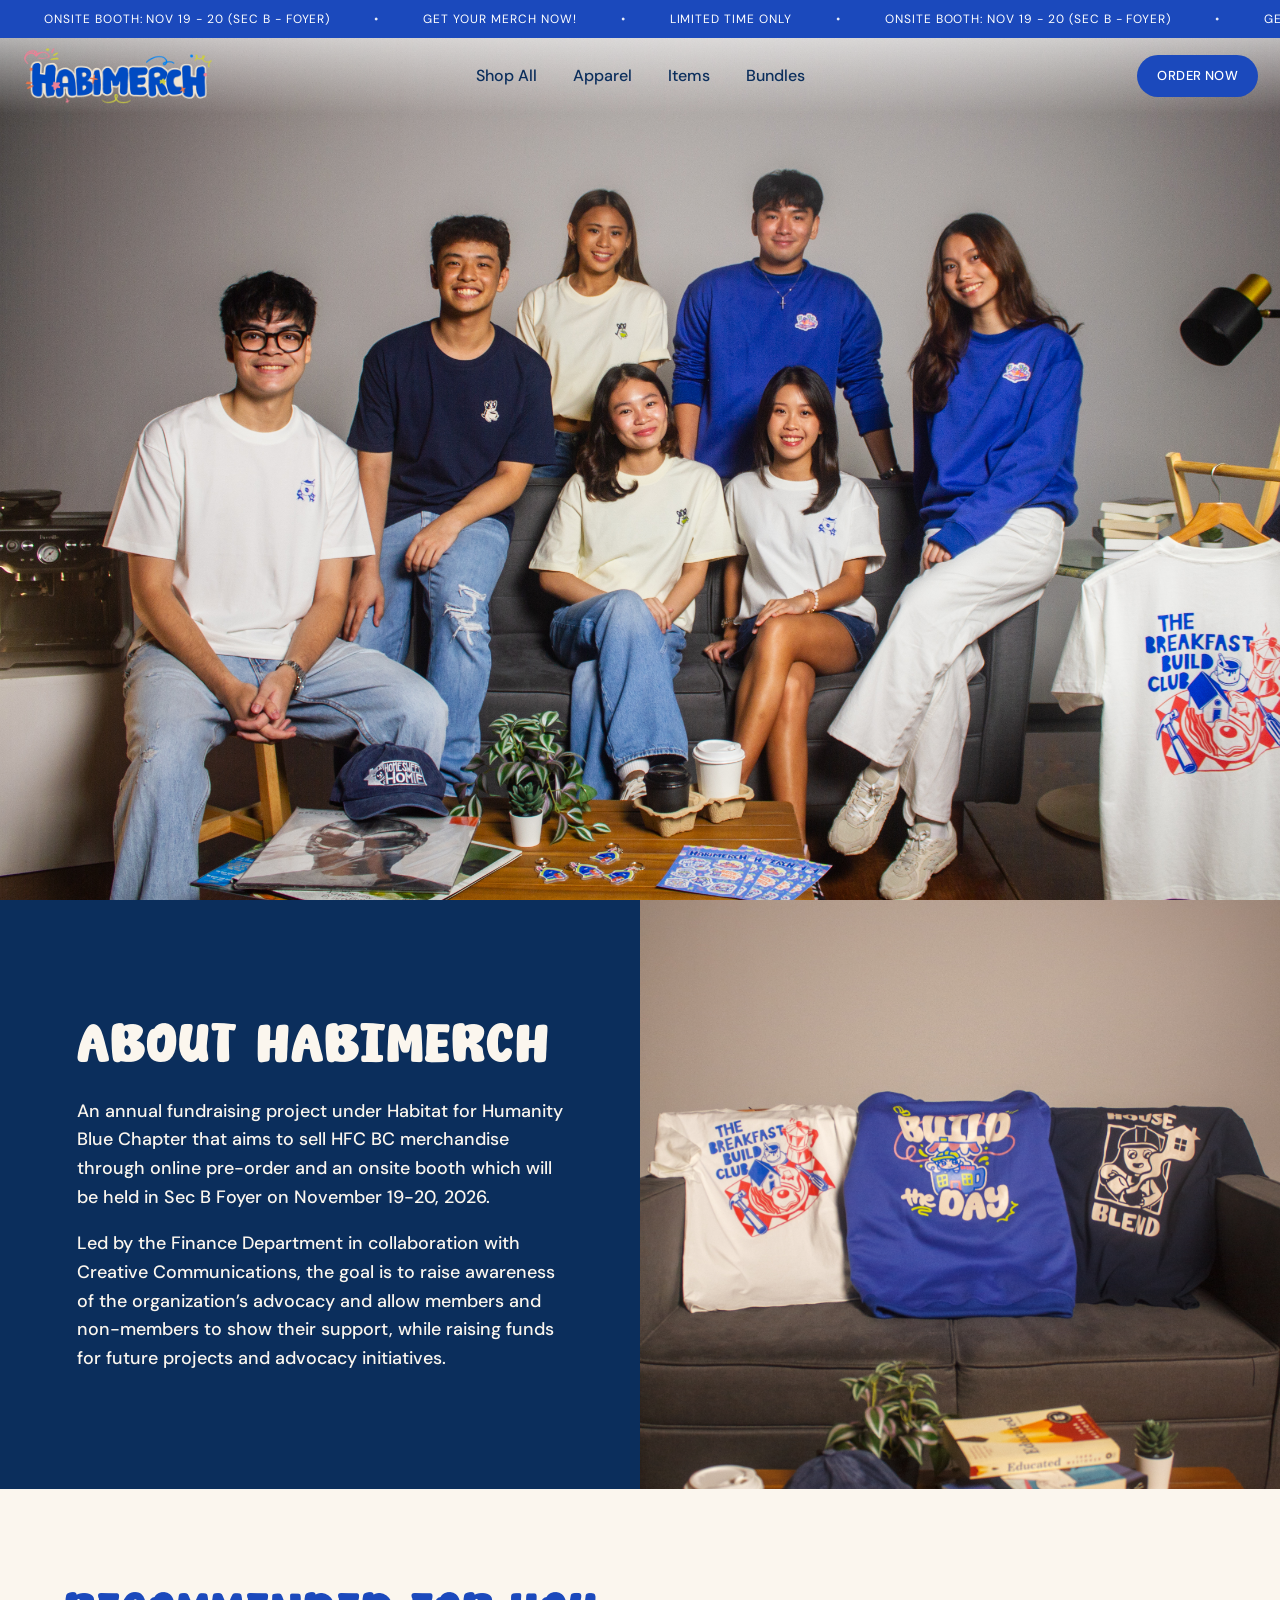
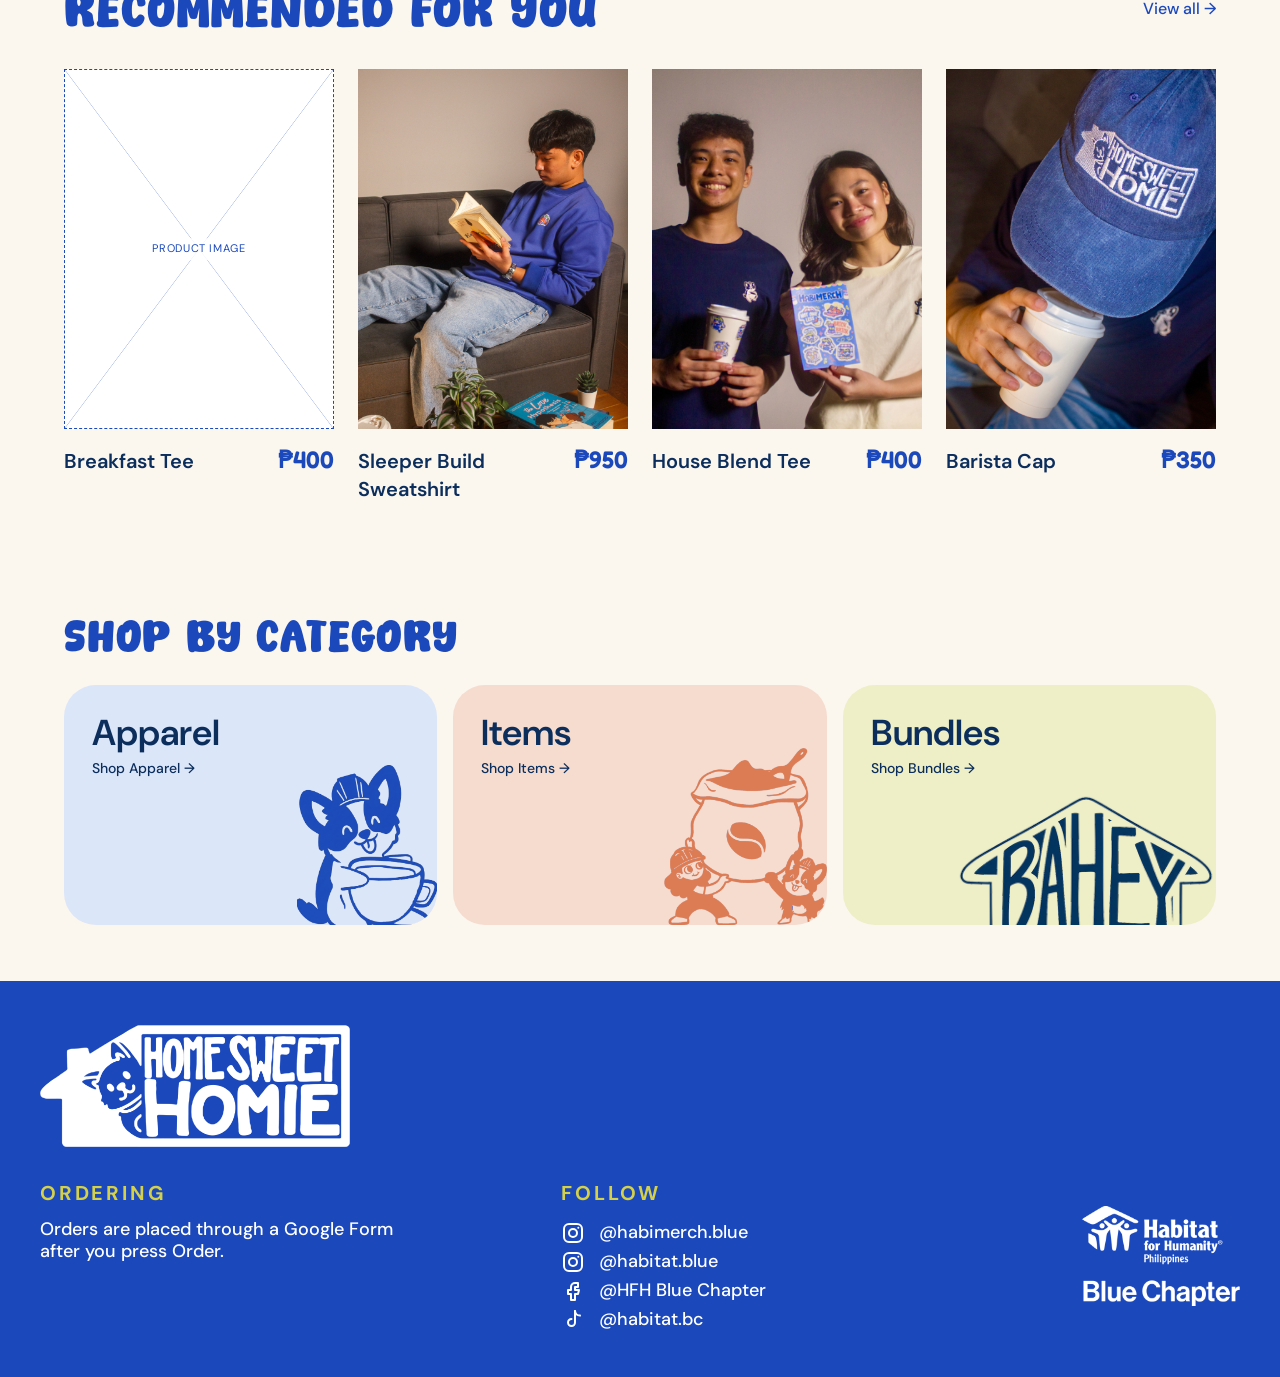
==== index.html @ 5e797e8f "first commit" ====
<!DOCTYPE html>
<html lang="en">
<head>
  <meta charset="utf-8">
  <meta name="viewport" content="width=device-width, initial-scale=1">
  <title>Habimerch</title>
  <link rel="preconnect" href="https://fonts.googleapis.com">
  <link rel="preconnect" href="https://fonts.gstatic.com" crossorigin>
  <link href="https://fonts.googleapis.com/css2?family=DM+Sans:wght@400;500;600;700;800&family=Fredoka:wght@500;600&family=Lilita+One&display=swap" rel="stylesheet">
  <link rel="stylesheet" href="css/style.css">
</head>
<body data-page="home">
  <div id="site-top"></div>
  <main id="main"></main>
  <div id="site-bottom"></div>
  <script src="js/config.js"></script>
  <script src="js/products.js"></script>
  <script src="js/main.js"></script>
</body>
</html>
---- css/style.css ----
/* Brand heading font (file lives in assets/fonts/) */
@font-face {
  font-family: "Butflow";
  src: url("../assets/fonts/Butflow.otf") format("opentype");
  font-weight: 400;
  font-style: normal;
  font-display: swap;
}

/* ==========================================================
   HABIMERCH STYLES
   Colors and fonts are set once in :root – change them there.
   ========================================================== */
:root {
  --blue: #1B49BC;
  --navy: #0B2E5C;
  --cream: #FBF6EE;
  --orange: #D9784F;
  --lime: #C9C94F;
  --label-yellow: #D4D04A;
  --line: #b9c6ec;

  --font-body: "DM Sans", system-ui, sans-serif;
  --font-display: "Butflow", "Lilita One", "DM Sans", sans-serif;
  --font-price: "Fredoka", "DM Sans", sans-serif;

  --ann-h: 38px;
  --pad: 32px;
}
body.page-home, body.page-product { --pad: 64px; }

* { box-sizing: border-box; margin: 0; padding: 0; }
html { scroll-behavior: auto; }
body { background: var(--cream); color: var(--navy); font-family: var(--font-body); line-height: 1.4; -webkit-font-smoothing: antialiased; }
a { color: inherit; text-decoration: none; }
img { display: block; max-width: 100%; }
button { font: inherit; color: inherit; background: none; border: 0; cursor: pointer; }

.wrap { max-width: 1440px; margin: 0 auto; padding: 0 var(--pad); }
.display { font-family: var(--font-display); font-weight: 400; color: var(--blue); text-transform: uppercase; letter-spacing: .02em; font-size: 44px; line-height: 1.1; }

/* ---------- announcement bar ---------- */
.announce { background: var(--blue); color: #fff; height: var(--ann-h); overflow: hidden; display: flex; align-items: center; font-size: 12px; letter-spacing: .08em; text-transform: uppercase; }
.announce__track { display: flex; width: max-content; white-space: nowrap; animation: marquee 50s linear infinite; }
.announce__track span { padding: 0 44px; }
.announce__track i { font-style: normal; opacity: .9; }
@keyframes marquee { to { transform: translateX(-50%); } }

/* ---------- header ---------- */
.site-header { position: relative; z-index: 20; height: 76px; display: flex; align-items: center; justify-content: space-between; padding: 0 22px 0 24px; }
/* Home page only: header floats over the hero, hides on scroll down, returns on scroll up (see main.js) */
.page-home .site-header { position: fixed; top: var(--ann-h); left: 0; right: 0; background: linear-gradient(rgba(255,255,255,.6), rgba(255,255,255,0)); transition: transform .3s ease, background-color .3s ease, box-shadow .3s ease; }
.page-home .site-header.is-stuck { background: var(--cream); box-shadow: 0 2px 14px rgba(11,46,92,.12); }
.page-home .site-header.is-hidden { transform: translateY(-110%); box-shadow: none; }
.logo { height: 56px; width: auto; }
.nav { position: absolute; left: 50%; transform: translateX(-50%); display: flex; gap: 36px; }
.nav a { font-size: 16px; font-weight: 500; color: var(--navy); }
.nav a.is-active { font-weight: 700; text-decoration: underline; text-underline-offset: 5px; }
.nav a:hover { text-decoration: underline; text-underline-offset: 5px; }
.btn-pill { background: var(--blue); color: #fff !important; border-radius: 999px; padding: 12px 20px; font-size: 13px; letter-spacing: .03em; text-transform: uppercase; font-weight: 500; text-decoration: none !important; transition: transform .15s; }
.btn-pill:hover { transform: translateY(-1px); }
.nav__order { display: none; }
.burger { display: none; width: 40px; height: 40px; flex-direction: column; justify-content: center; gap: 6px; padding: 8px; }
.burger span { display: block; height: 3px; background: var(--navy); border-radius: 2px; }

/* brand image fallback box */
.ph { display: inline-flex; align-items: center; justify-content: center; border: 1.5px dashed var(--blue); color: var(--blue); font-size: 11px; text-align: center; padding: 4px 8px; background: rgba(255,255,255,.5); }
.logo.ph { height: 48px; min-width: 150px; }

/* ---------- hero ---------- */
.hero { position: relative; height: calc(100vh - var(--ann-h)); min-height: 480px; background: #cfdcf3; overflow: hidden; }
.hero__video { width: 100%; height: 100%; object-fit: cover; display: block; }
.hero__label { display: none; }
.hero.is-empty .hero__label { display: flex; position: absolute; inset: 0; align-items: center; justify-content: center; color: var(--blue); font-size: 14px; letter-spacing: .08em; text-transform: uppercase; }

/* ---------- recommended ---------- */
/* ---------- about (home): full-width band, video left / text right ---------- */
.about { display: grid; grid-template-columns: 1fr 1fr; min-height: clamp(440px, 46vw, 680px); background: var(--navy); color: var(--cream); }
.about__media { position: relative; background: #fff; overflow: hidden; min-height: 320px; }
.about__media img { position: absolute; inset: 0; width: 100%; height: 100%; object-fit: cover; opacity: 0; transition: opacity 1.2s ease; }
.about__media img.is-on { opacity: 1; }
.about__media.is-empty {
  background:
    linear-gradient(to top right, transparent calc(50% - .6px), #c9c9c9, transparent calc(50% + .6px)),
    linear-gradient(to bottom right, transparent calc(50% - .6px), #c9c9c9, transparent calc(50% + .6px)),
    #fff;
}
.about__media .ph-label { color: #222; }
.about__text { display: flex; align-items: center; padding: clamp(40px, 6vw, 96px) clamp(24px, 6vw, 112px); }
.about__media { order: 2; }
.about__inner { max-width: 540px; }
.about__title { font-family: var(--font-display); font-weight: 400; font-size: clamp(34px, 3.8vw, 52px); line-height: 1.08; letter-spacing: .02em; text-transform: uppercase; color: var(--cream); margin-bottom: 28px; }
.about__text p { font-size: clamp(17px, 1.4vw, 20px); line-height: 1.6; font-weight: 500; color: var(--cream); margin-bottom: 18px; }
.about__text p:last-child { margin-bottom: 0; }

.recommended { margin-top: 56px; }
.about + .recommended { margin-top: 96px; }
.recommended__head { display: flex; justify-content: space-between; align-items: center; margin-bottom: 36px; }
.viewall { color: var(--blue); font-size: 16px; font-weight: 500; }
.viewall:hover { text-decoration: underline; }

/* ---------- listing pages ---------- */
.page-title { font-family: var(--font-display); font-size: 40px; font-weight: 400; color: var(--blue); letter-spacing: .01em; margin: 56px 0 28px; line-height: 1.1; }
.empty { padding: 40px 0; font-size: 18px; }
.empty a { color: var(--blue); }

/* ---------- product grid + cards ---------- */
.grid { display: grid; grid-template-columns: repeat(4, 1fr); gap: 24px 24px; }
.card { display: block; }
.card__media { position: relative; aspect-ratio: 3 / 4; background: #fff; overflow: hidden; } /* portrait: width / height. Try 2 / 3 for even taller */
.card__media.is-empty, .gallery__main.is-empty {
  border: 1.5px dashed var(--blue);
  background:
    linear-gradient(to top right, transparent calc(50% - .6px), var(--line), transparent calc(50% + .6px)),
    linear-gradient(to bottom right, transparent calc(50% - .6px), var(--line), transparent calc(50% + .6px)),
    #fff;
}
.ph-label { position: absolute; top: 50%; left: 50%; transform: translate(-50%, -50%); font-size: 11px; letter-spacing: .06em; text-transform: uppercase; color: var(--blue); background: rgba(255,255,255,.85); padding: 3px 8px; white-space: nowrap; }
.card__img { position: absolute; inset: 0; width: 100%; height: 100%; object-fit: cover; opacity: 0; transition: opacity .4s ease; }
.card__img.is-on { opacity: 1; }
.card:hover .card__name { text-decoration: underline; text-underline-offset: 4px; }

/* NEW / LIMITED tags – shown only when a product has "badge" set in products.js */
.badge { position: absolute; top: 12px; left: 12px; z-index: 3; font-size: 11px; font-weight: 700; letter-spacing: .08em; text-transform: uppercase; padding: 5px 11px; border-radius: 999px; }
.badge--new { background: var(--lime); color: #3d3d00; }
.badge--limited { background: var(--orange); color: #fff; }

.card__info { display: flex; justify-content: space-between; align-items: baseline; gap: 12px; padding-top: 14px; }
.card__name { font-size: 20px; font-weight: 600; color: var(--navy); }
.card__price { font-family: var(--font-price); font-weight: 600; font-size: 24px; color: var(--blue); white-space: nowrap; }

/* ---------- shop by category ---------- */
.cats { max-width: 1440px; margin: 96px auto 0; padding: 0 var(--pad) 56px; } /* same side padding as .wrap so edges line up */
.cats .display { font-size: 40px; margin-bottom: 28px; }
.cats__grid { display: grid; grid-template-columns: repeat(3, 1fr); gap: 16px; }
.cat { position: relative; height: 240px; border-radius: 32px; padding: 28px; overflow: hidden; display: block; transition: transform .2s; }
.cat:hover { transform: translateY(-3px); }
.cat--apparel { background: #DCE6F9; }
.cat--items { background: #F6DCCF; }
.cat--bundles { background: #EEEFC6; }
.cat h3 { font-size: 36px; font-weight: 600; color: var(--navy); line-height: 1.1; }
.cat span { display: block; margin-top: 6px; font-size: 14px; font-weight: 500; }
.cat__art { position: absolute; right: 0; bottom: 0; height: 74%; width: auto; max-width: 70%; object-fit: contain; object-position: right bottom; }
.cat--apparel .cat__art { height: 66.6%; } /* 0.9 × the default 74% */
.cat__art.ph { width: 45%; height: 60%; right: 16px; bottom: 16px; }
.page-home .cats { margin-top: 110px; }

/* ---------- footer ---------- */
.footer { background: var(--blue); color: #fff; margin-top: 0; }
.footer__inner { max-width: 1800px; margin: 0 auto; padding: 40px clamp(24px, 8vw, 120px); display: flex; justify-content: space-between; align-items: flex-start; gap: 24px; } /* space-between = equal space between the 4 blocks */
.footer__brand { align-self: center; }
.footer__logo { height: 122px; width: auto; }
.footer__logo.ph { height: 120px; width: 300px; color: #fff; border-color: #fff; background: transparent; }
.footer h3 { font-size: 20px; font-weight: 700; letter-spacing: .14em; text-transform: uppercase; color: var(--label-yellow); margin-bottom: 12px; }
.footer p { font-size: 18px; font-weight: 500; line-height: 1.2; max-width: 360px; }
.footer ul { list-style: none; display: grid; gap: 2px; }
.footer li a { display: flex; align-items: center; gap: 14px; font-size: 18px; font-weight: 500; line-height: 1.5; }
.footer li a:hover span { text-decoration: underline; }
/* HFH BC logo: own column on the right, vertically centered like the Home Sweet Homie logo */
.footer__hfh { align-self: center; }
.footer__hfhlogo { height: 100px; width: auto; transition: opacity .15s; }
.footer__hfh:hover .footer__hfhlogo { opacity: .8; }
.footer__hfhlogo.ph { height: 100px; width: 150px; color: #fff; border-color: #fff; background: transparent; }
.footer svg { width: 24px; height: 24px; flex: none; }

/* ---------- product page ---------- */
.crumbs { display: flex; gap: 10px; font-size: 13px; padding-top: 22px; margin-bottom: 20px; }
.crumbs a:hover { text-decoration: underline; }
.crumbs b { font-weight: 400; color: var(--blue); }
.pdp { display: grid; grid-template-columns: minmax(0, 744px) minmax(340px, 1fr); gap: clamp(28px, 4.5vw, 64px); align-items: start; } /* the image column shrinks first; the text column keeps at least 340px */
.gallery { display: flex; gap: 16px; align-items: flex-start; }
.gallery__thumbs { display: flex; flex-direction: column; gap: 12px; width: 88px; flex: none; }
.thumb { width: 88px; aspect-ratio: 4 / 5; background: #fff; border: 3px solid transparent; overflow: hidden; display: flex; align-items: center; justify-content: center; font-size: 12px; padding: 0; cursor: pointer; }
.thumb img { width: 100%; height: 100%; object-fit: cover; }
.thumb.is-on { border: 3px solid var(--blue); }
.thumb--ph { cursor: default; background: linear-gradient(to top right, transparent calc(50% - .6px), #ccc, transparent calc(50% + .6px)), linear-gradient(to bottom right, transparent calc(50% - .6px), #ccc, transparent calc(50% + .6px)), #fff; }
.gallery__main { position: relative; flex: 1; aspect-ratio: 4 / 5; background: #fff; overflow: hidden; }
.gallery__main img { width: 100%; height: 100%; object-fit: cover; }
.pdp__info h1 { font-size: clamp(38px, 4.4vw, 56px); font-weight: 700; color: var(--blue); letter-spacing: -.02em; line-height: 1.05; }
.pdp__price { font-family: var(--font-price); font-weight: 600; font-size: 34px; color: var(--blue); margin: 14px 0 26px; }
.pdp__by, .pdp__desc { font-size: 20px; font-weight: 500; color: #111; margin-bottom: 22px; }
.pdp__colors { margin-bottom: 26px; }
.pdp__colorlabel { font-size: 18px; font-weight: 500; color: #111; margin-bottom: 12px; }
.pdp__colorlabel b { font-weight: 700; }
.swatches { display: flex; flex-wrap: wrap; gap: 12px; }
.swatch { width: 38px; height: 38px; border-radius: 50%; background: var(--swatch); border: 2px solid #fff; box-shadow: 0 0 0 1.5px var(--line); cursor: pointer; padding: 0; transition: transform .15s; }
.swatch:hover { transform: scale(1.08); }
.swatch.is-on { box-shadow: 0 0 0 3px var(--blue); }
.btn-block { display: block; text-align: center; background: var(--blue); color: #fff; font-weight: 700; letter-spacing: .06em; text-transform: uppercase; font-size: 18px; padding: 20px; border-radius: 8px; margin-top: 8px; transition: filter .15s; }
.btn-block:hover { filter: brightness(1.12); }
.related { margin: 100px 0 90px; }
.h2 { font-family: var(--font-display); font-size: 36px; font-weight: 400; color: var(--blue); letter-spacing: .01em; margin-bottom: 36px; }

/* ---------- order page ---------- */
.order__note { margin-bottom: 18px; font-size: 18px; }
.order__frame { width: 100%; height: 1500px; max-height: 85vh; min-height: 640px; border: 0; background: #fff; border-radius: 16px; }
.order__fallback { margin: 16px 0 60px; font-size: 15px; }
.order__fallback a { color: var(--blue); font-weight: 700; }
.order__missing { background: #fff; border: 1.5px dashed var(--blue); border-radius: 16px; padding: 48px 28px; margin-bottom: 60px; font-size: 18px; }
.order__missing code { background: #EEF2FC; padding: 2px 6px; border-radius: 4px; }
.page-order .wrap { min-height: 60vh; }

/* ---------- footer: stack logo on top when the screen is too narrow for one row ---------- */
@media (max-width: 1360px) {
  .footer__inner { display: grid; padding: 44px 40px; grid-template-columns: 1fr 1fr auto; gap: 32px; }
  .footer__brand { grid-column: 1 / -1; }
  .footer__hfh { justify-self: end; }
}

/* ---------- tablet ---------- */
@media (max-width: 1000px) {
  .grid { grid-template-columns: repeat(3, 1fr); }
  body.page-product { --pad: 32px; }
  .gallery { gap: 12px; }
  .gallery__thumbs { width: 64px; gap: 8px; }
  .thumb { width: 64px; }
  .nav { gap: 22px; }
}

/* ---------- phone (used for every page) ---------- */
@media (max-width: 768px) {
  :root { --ann-h: 32px; --pad: 20px; }
  body.page-home, body.page-product { --pad: 20px; }
  .announce { font-size: 11px; }

  .site-header { height: 60px; padding: 0 14px 0 14px; }
  .logo { height: 40px; }
  .logo.ph { height: 36px; min-width: 110px; }
  .header__order { display: none; }
  .burger { display: flex; }
  .nav { display: none; position: absolute; top: 100%; left: 0; right: 0; transform: none; flex-direction: column; gap: 0; background: var(--cream); padding: 8px 20px 20px; box-shadow: 0 10px 20px rgba(11,46,92,.12); }
  .nav a { padding: 14px 0; font-size: 18px; border-bottom: 1px solid #eadfcf; }
  .nav__order { display: block; margin-top: 16px; text-align: center; border-bottom: 0 !important; }
  body.nav-open .nav { display: flex; }

  .hero { height: clamp(300px, 85vw, 440px); }
  .display { font-size: 28px; }
  .recommended { margin-top: 36px; }
  .about { grid-template-columns: 1fr; min-height: 0; }
  .about__media { aspect-ratio: 1 / 1; min-height: 0; }
  .about__text { padding: 36px 20px 44px; }
  .about + .recommended { margin-top: 56px; }
  .recommended__head { margin-bottom: 20px; }
  .viewall { font-size: 14px; white-space: nowrap; }

  .page-title { font-size: 30px; margin: 28px 0 18px; }
  .grid { grid-template-columns: repeat(2, 1fr); gap: 20px 14px; }
  .card__info { flex-direction: column; gap: 2px; padding-top: 10px; }
  .card__name { font-size: 15px; font-weight: 500; }
  .card__price { font-size: 16px; }
  .badge { top: 8px; left: 8px; font-size: 10px; padding: 4px 8px; }

  .cats { margin-top: 64px; padding: 0 var(--pad) 40px; }
  .page-home .cats { margin-top: 64px; }
  .cats .display { font-size: 28px; margin-bottom: 18px; }
  .cats__grid { grid-template-columns: 1fr; }
  .cat { height: 180px; border-radius: 26px; padding: 22px; }
  .cat h3 { font-size: 30px; }

  .footer__inner { grid-template-columns: 1fr; padding: 36px 20px 40px; gap: 26px; }
  .footer__logo { height: 92px; }
  .footer__hfh { justify-self: start; }
  .footer__hfhlogo { height: 80px; }
  .footer__logo.ph { height: 90px; width: 220px; }
  .footer h3 { font-size: 16px; margin-bottom: 8px; }
  .footer p, .footer li a { font-size: 17px; }

  /* product page: big image on top, thumbnails in a row below */
  .crumbs { padding-top: 14px; margin-bottom: 12px; }
  .gallery { flex-direction: column; gap: 12px; }
  .gallery__main { order: 1; width: calc(100% + 40px); margin: 0 -20px; flex: none; aspect-ratio: 1 / 1.15; }
  .gallery__thumbs { order: 2; flex-direction: row; width: 100%; gap: 8px; }
  .thumb { width: auto; flex: 1 1 0; min-width: 0; }
  .pdp { grid-template-columns: 1fr; gap: 22px; }
  .pdp__info h1 { font-size: 34px; }
  .pdp__price { font-size: 24px; margin: 8px 0 18px; }
  .pdp__by, .pdp__desc { font-size: 16px; margin-bottom: 16px; }
  .btn-block { font-size: 16px; padding: 16px; }
  .related { margin: 56px 0 48px; }
  .h2 { font-size: 26px; margin-bottom: 20px; }
  .order__frame { max-height: 80vh; }
}

@media (prefers-reduced-motion: reduce) {
  .page-home .site-header { transition: none; }
  .announce__track { animation: none; }
  .card__img, .about__media img { transition: none; }
}
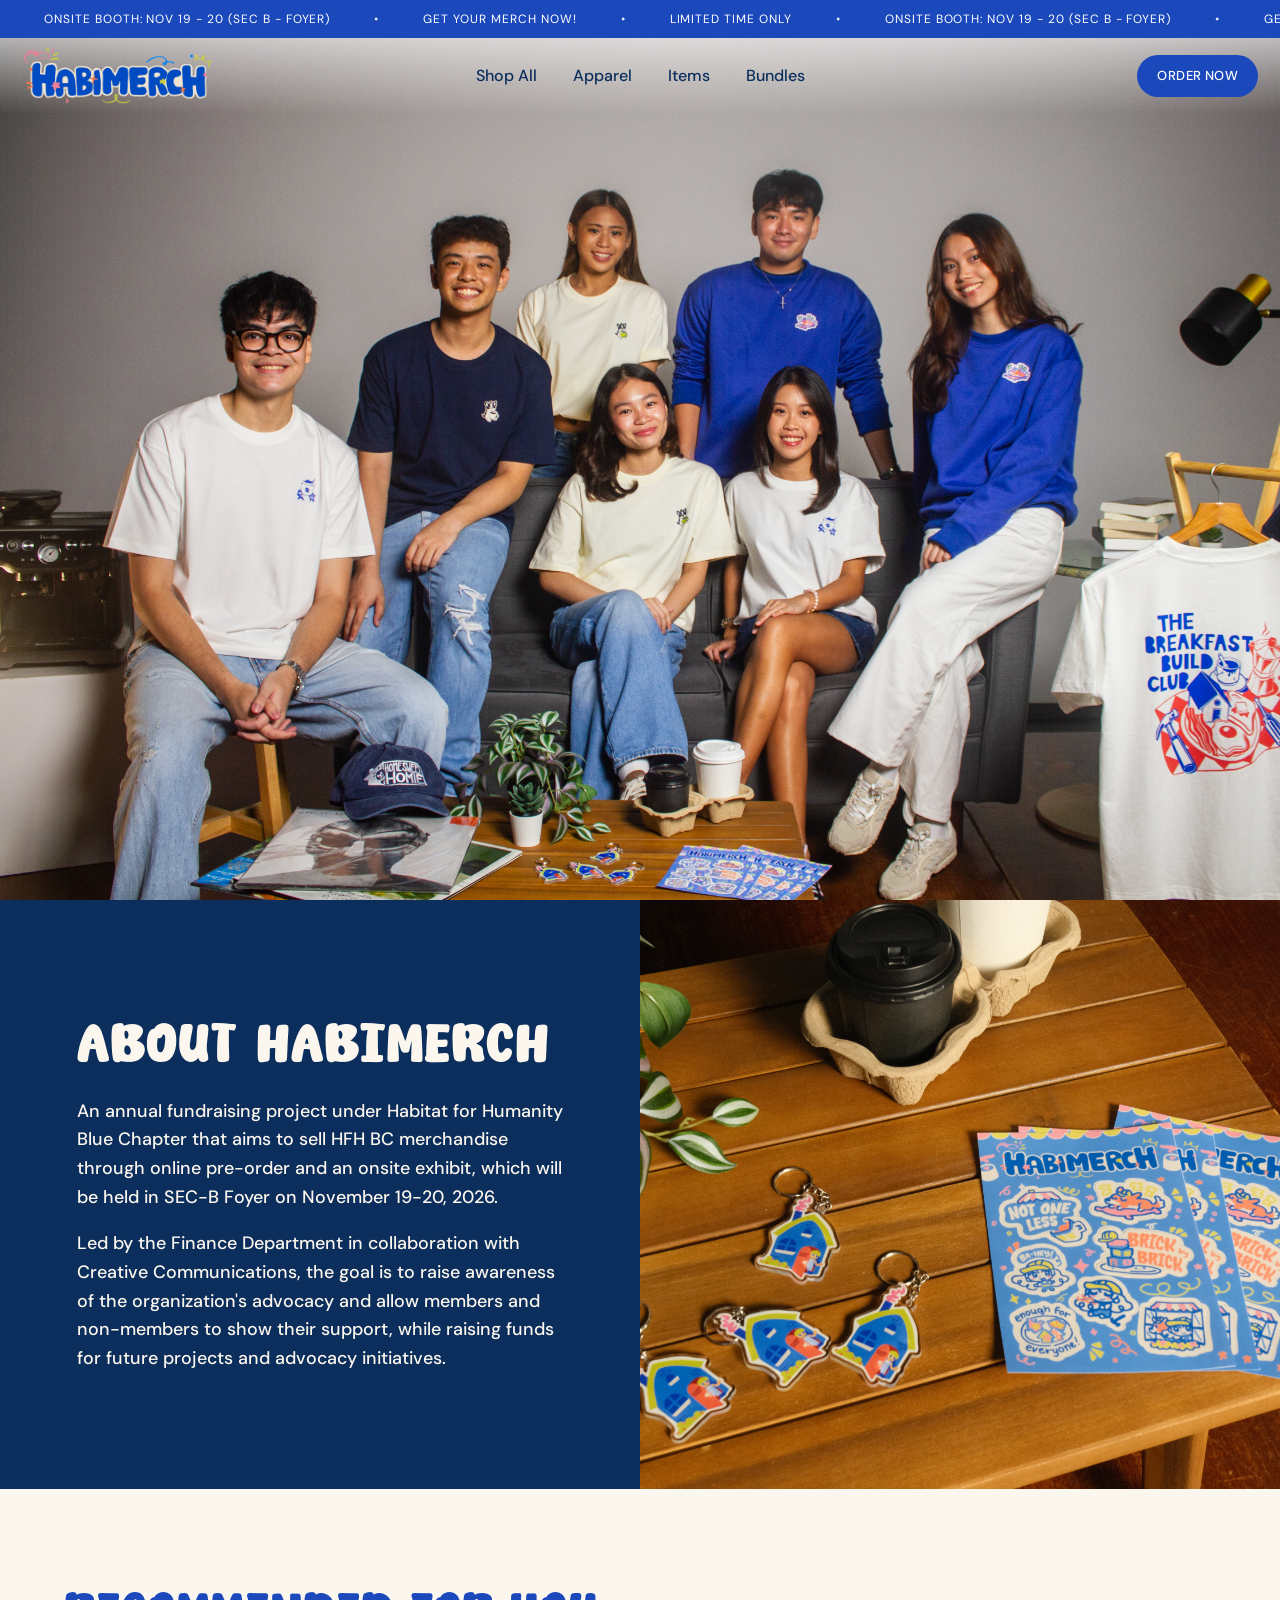
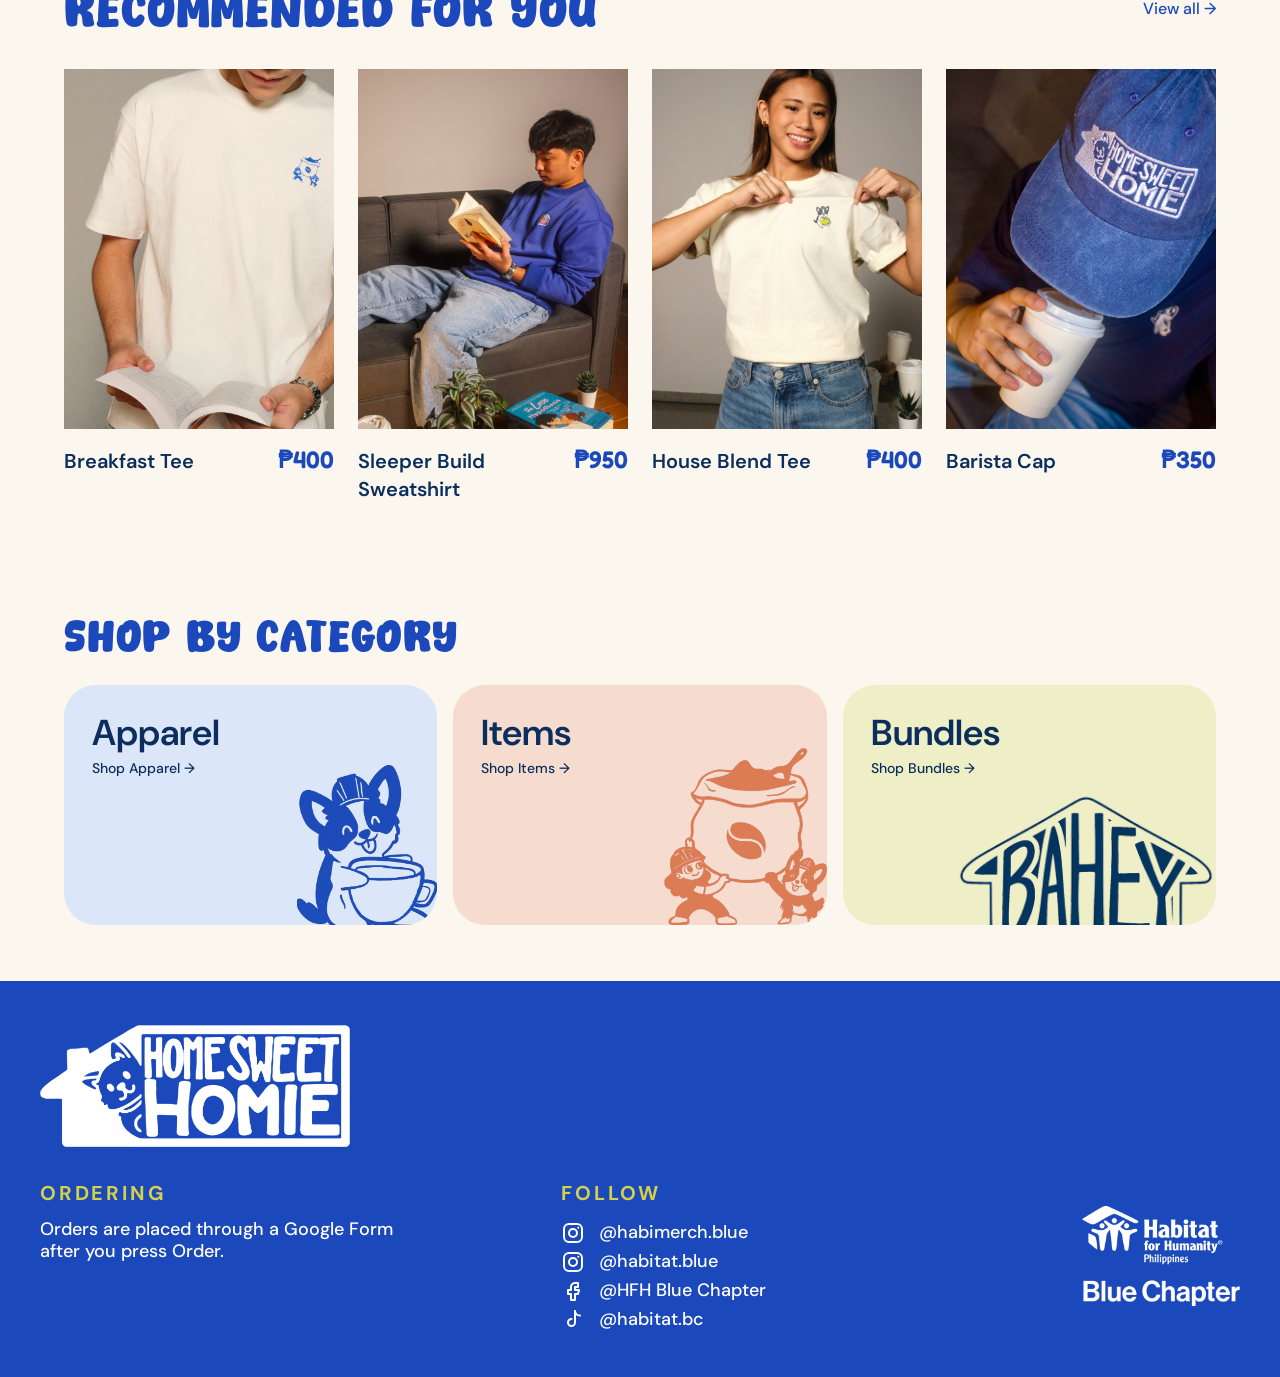
==== commit 39c0623b: "fixed some details" ====
--- a/index.html
+++ b/index.html
@@ -1,6 +1,8 @@
 <!DOCTYPE html>
 <html lang="en">
 <head>
+  <link rel="icon" type="image/png" href="assets/brand/favicon.png">
+  <link rel="apple-touch-icon" href="assets/brand/favicon.png">
   <meta charset="utf-8">
   <meta name="viewport" content="width=device-width, initial-scale=1">
   <title>Habimerch</title>
--- a/css/style.css
+++ b/css/style.css
@@ -68,7 +68,7 @@
 .logo.ph { height: 48px; min-width: 150px; }
 
 /* ---------- hero ---------- */
-.hero { position: relative; height: calc(100vh - var(--ann-h)); min-height: 480px; background: #cfdcf3; overflow: hidden; }
+.hero { position: relative; height: calc(100vh - var(--ann-h)); min-height: 480px; background: #cfdcf3 center / cover no-repeat; overflow: hidden; }
 .hero__video { width: 100%; height: 100%; object-fit: cover; display: block; }
 .hero__label { display: none; }
 .hero.is-empty .hero__label { display: flex; position: absolute; inset: 0; align-items: center; justify-content: center; color: var(--blue); font-size: 14px; letter-spacing: .08em; text-transform: uppercase; }
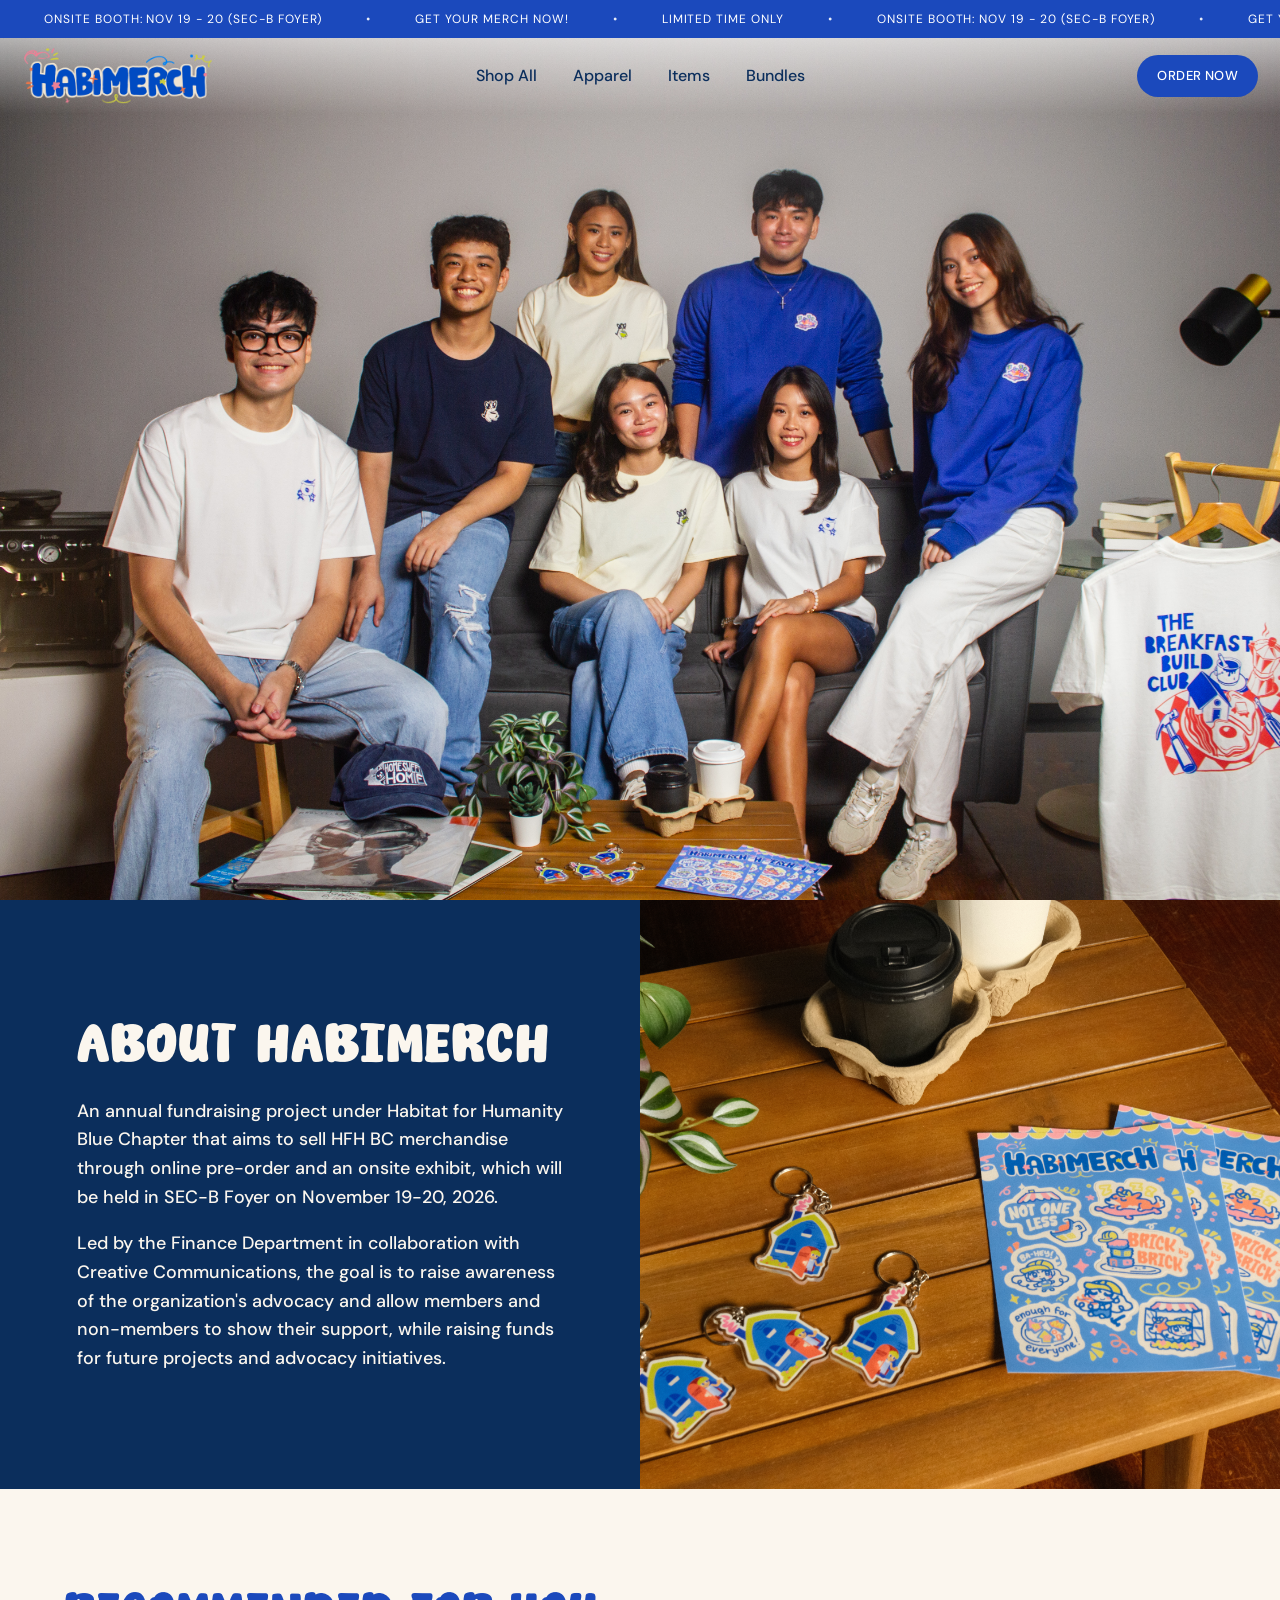
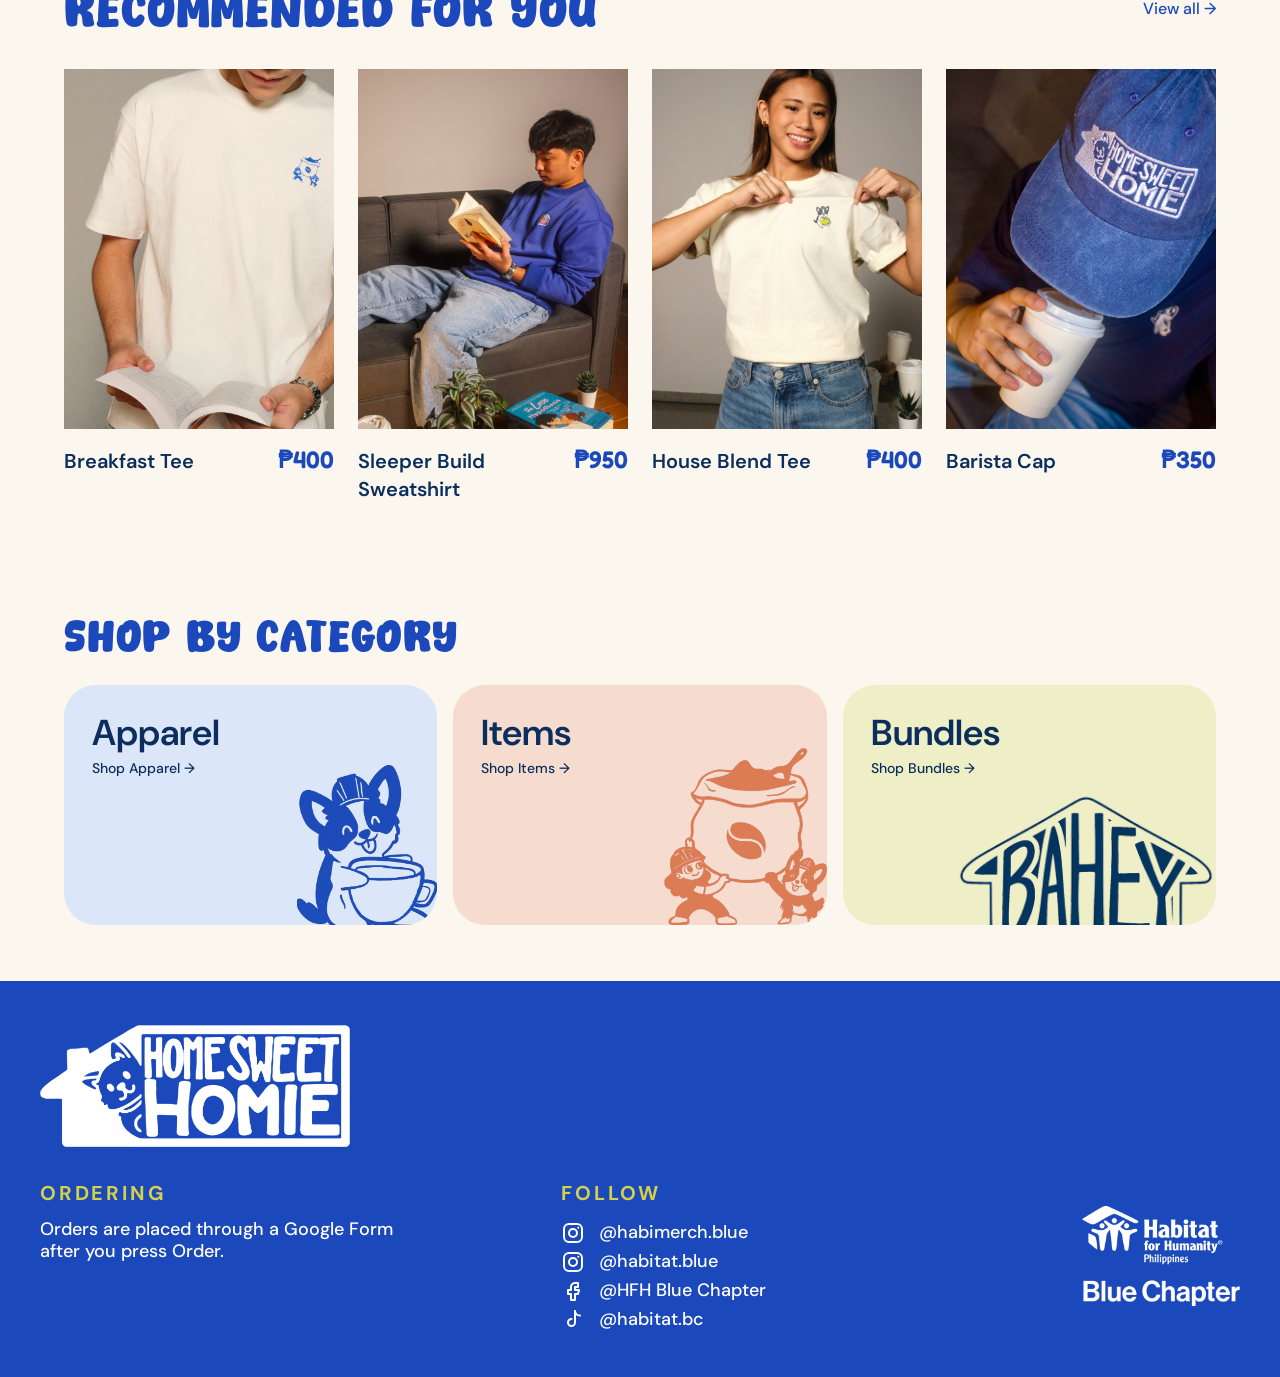
==== commit 42217bc7: "load banner and about images faster" ====
--- a/index.html
+++ b/index.html
@@ -10,6 +10,8 @@
   <link rel="preconnect" href="https://fonts.gstatic.com" crossorigin>
   <link href="https://fonts.googleapis.com/css2?family=DM+Sans:wght@400;500;600;700;800&family=Fredoka:wght@500;600&family=Lilita+One&display=swap" rel="stylesheet">
   <link rel="stylesheet" href="css/style.css">
+  <link rel="preload" as="image" href="assets/hero/hero.jpg" fetchpriority="high">
+  <link rel="preload" as="image" href="assets/about/1.jpg">
 </head>
 <body data-page="home">
   <div id="site-top"></div>
